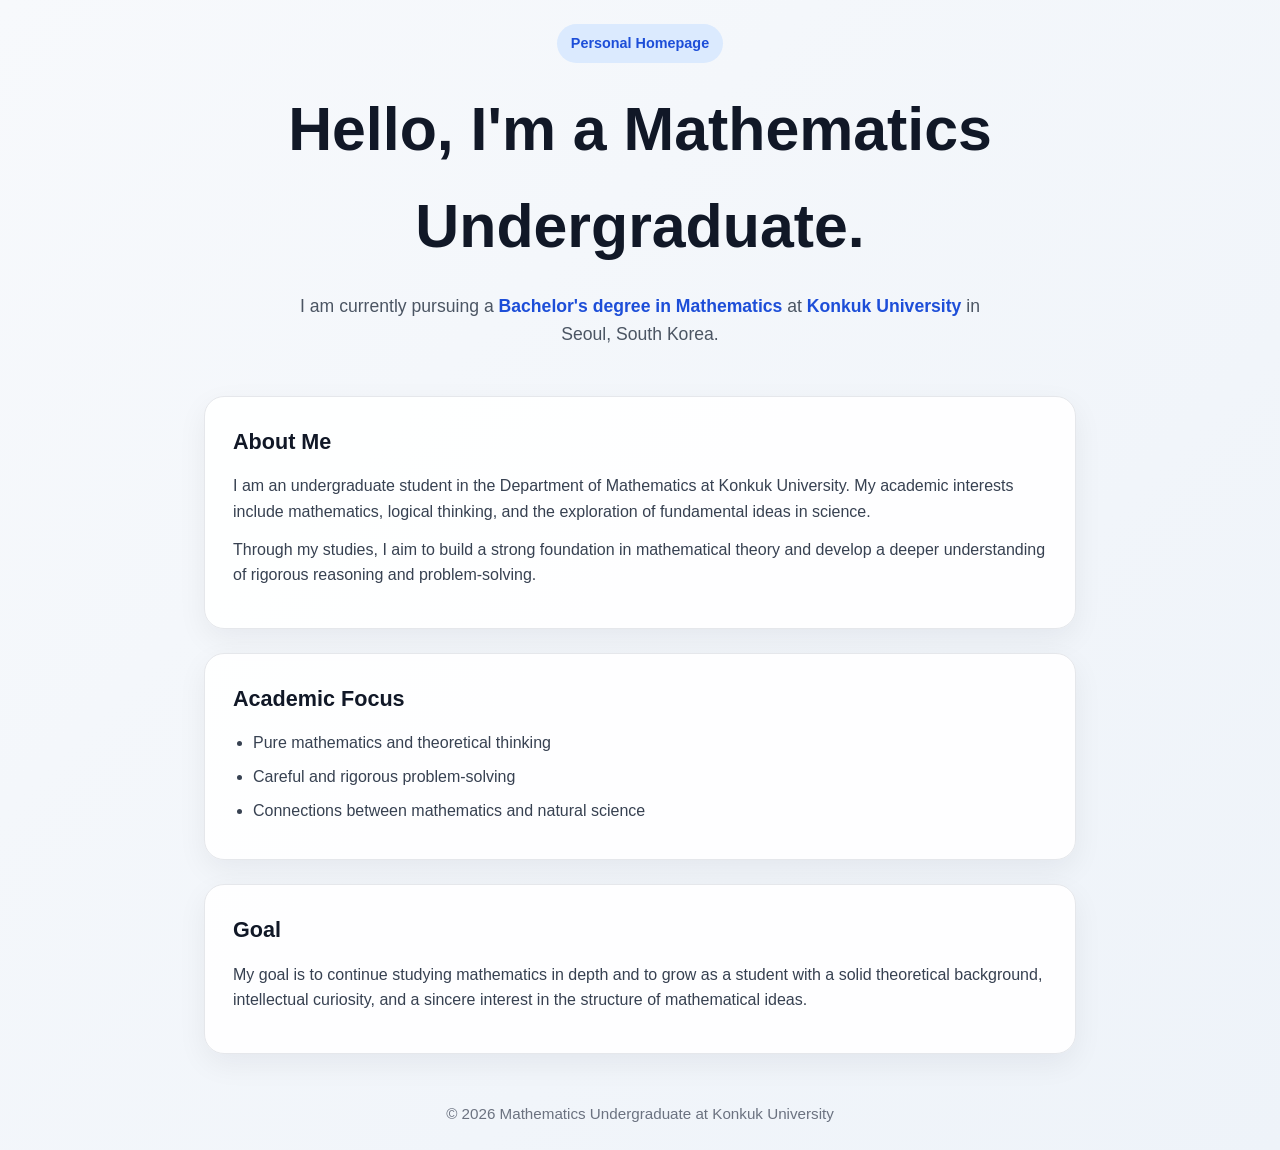
==== index.html @ c886f462 "Rename simple_math_homepage.html to index.html" ====
<!DOCTYPE html>
<html lang="en">
<head>
  <meta charset="UTF-8" />
  <meta name="viewport" content="width=device-width, initial-scale=1.0" />
  <title>Mathematics Undergraduate | Konkuk University</title>
  <style>
    * {
      box-sizing: border-box;
      margin: 0;
      padding: 0;
    }

    body {
      font-family: Arial, Helvetica, sans-serif;
      background: linear-gradient(135deg, #f7f9fc 0%, #eef3f9 100%);
      color: #1f2937;
      line-height: 1.6;
    }

    .container {
      max-width: 920px;
      margin: 0 auto;
      padding: 24px;
    }

    header {
      padding: 80px 24px 56px;
      text-align: center;
    }

    .badge {
      display: inline-block;
      background: #dbeafe;
      color: #1d4ed8;
      padding: 8px 14px;
      border-radius: 999px;
      font-size: 0.9rem;
      font-weight: 700;
      margin-bottom: 18px;
    }

    h1 {
      font-size: clamp(2.2rem, 6vw, 3.8rem);
      margin-bottom: 16px;
      color: #111827;
    }

    .subtitle {
      max-width: 700px;
      margin: 0 auto;
      font-size: 1.1rem;
      color: #4b5563;
    }

    main {
      display: grid;
      gap: 24px;
      margin-bottom: 48px;
    }

    .card {
      background: rgba(255, 255, 255, 0.95);
      border: 1px solid #e5e7eb;
      border-radius: 20px;
      padding: 28px;
      box-shadow: 0 10px 30px rgba(15, 23, 42, 0.06);
    }

    h2 {
      font-size: 1.35rem;
      margin-bottom: 14px;
      color: #111827;
    }

    p {
      color: #374151;
      margin-bottom: 12px;
    }

    ul {
      padding-left: 20px;
      color: #374151;
    }

    li {
      margin-bottom: 8px;
    }

    .highlight {
      color: #1d4ed8;
      font-weight: 700;
    }

    footer {
      text-align: center;
      color: #6b7280;
      font-size: 0.95rem;
      padding: 10px 0 30px;
    }

    @media (max-width: 640px) {
      header {
        padding: 56px 16px 40px;
      }

      .card {
        padding: 22px;
        border-radius: 16px;
      }
    }
  </style>
</head>
<body>
  <header class="container">
    <div class="badge">Personal Homepage</div>
    <h1>Hello, I'm a Mathematics Undergraduate.</h1>
    <p class="subtitle">
      I am currently pursuing a <span class="highlight">Bachelor's degree in Mathematics</span>
      at <span class="highlight">Konkuk University</span> in Seoul, South Korea.
    </p>
  </header>

  <main class="container">
    <section class="card">
      <h2>About Me</h2>
      <p>
        I am an undergraduate student in the Department of Mathematics at Konkuk University.
        My academic interests include mathematics, logical thinking, and the exploration of
        fundamental ideas in science.
      </p>
      <p>
        Through my studies, I aim to build a strong foundation in mathematical theory and develop
        a deeper understanding of rigorous reasoning and problem-solving.
      </p>
    </section>

    <section class="card">
      <h2>Academic Focus</h2>
      <ul>
        <li>Pure mathematics and theoretical thinking</li>
        <li>Careful and rigorous problem-solving</li>
        <li>Connections between mathematics and natural science</li>
      </ul>
    </section>

    <section class="card">
      <h2>Goal</h2>
      <p>
        My goal is to continue studying mathematics in depth and to grow as a student with a solid
        theoretical background, intellectual curiosity, and a sincere interest in the structure of
        mathematical ideas.
      </p>
    </section>
  </main>

  <footer class="container">
    © 2026 Mathematics Undergraduate at Konkuk University
  </footer>
</body>
</html>
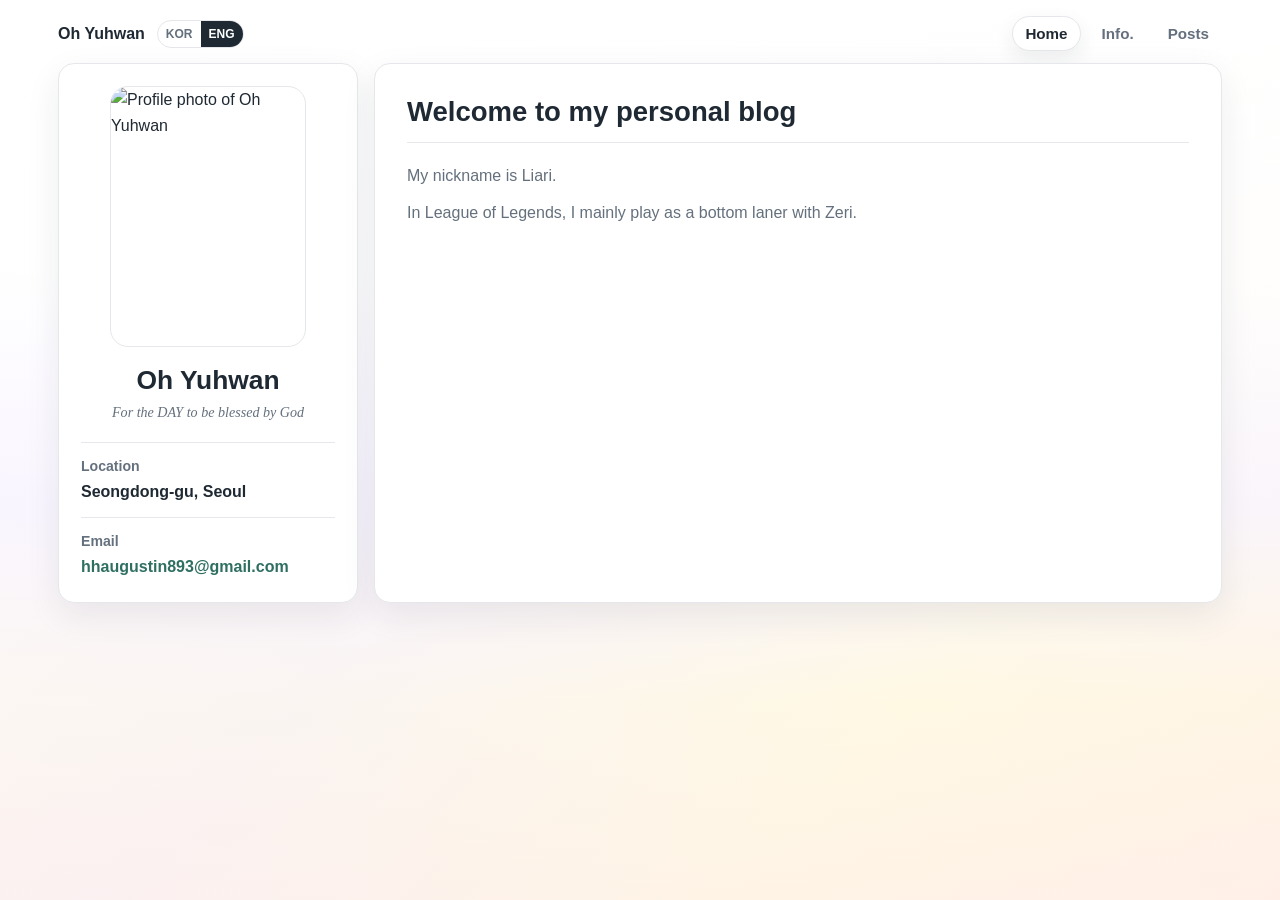
==== commit 845e8a44: "Add playful dark chocolate milk link" ====
--- a/index.html
+++ b/index.html
@@ -1,161 +1,205 @@
-<!DOCTYPE html>
+<!doctype html>
 <html lang="en">
-<head>
-  <meta charset="UTF-8" />
-  <meta name="viewport" content="width=device-width, initial-scale=1.0" />
-  <title>Mathematics Undergraduate | Konkuk University</title>
-  <style>
-    * {
-      box-sizing: border-box;
-      margin: 0;
-      padding: 0;
-    }
-
-    body {
-      font-family: Arial, Helvetica, sans-serif;
-      background: linear-gradient(135deg, #f7f9fc 0%, #eef3f9 100%);
-      color: #1f2937;
-      line-height: 1.6;
-    }
-
-    .container {
-      max-width: 920px;
-      margin: 0 auto;
-      padding: 24px;
-    }
-
-    header {
-      padding: 80px 24px 56px;
-      text-align: center;
-    }
-
-    .badge {
-      display: inline-block;
-      background: #dbeafe;
-      color: #1d4ed8;
-      padding: 8px 14px;
-      border-radius: 999px;
-      font-size: 0.9rem;
-      font-weight: 700;
-      margin-bottom: 18px;
-    }
-
-    h1 {
-      font-size: clamp(2.2rem, 6vw, 3.8rem);
-      margin-bottom: 16px;
-      color: #111827;
-    }
-
-    .subtitle {
-      max-width: 700px;
-      margin: 0 auto;
-      font-size: 1.1rem;
-      color: #4b5563;
-    }
-
-    main {
-      display: grid;
-      gap: 24px;
-      margin-bottom: 48px;
-    }
-
-    .card {
-      background: rgba(255, 255, 255, 0.95);
-      border: 1px solid #e5e7eb;
-      border-radius: 20px;
-      padding: 28px;
-      box-shadow: 0 10px 30px rgba(15, 23, 42, 0.06);
-    }
-
-    h2 {
-      font-size: 1.35rem;
-      margin-bottom: 14px;
-      color: #111827;
-    }
-
-    p {
-      color: #374151;
-      margin-bottom: 12px;
-    }
-
-    ul {
-      padding-left: 20px;
-      color: #374151;
-    }
-
-    li {
-      margin-bottom: 8px;
-    }
-
-    .highlight {
-      color: #1d4ed8;
-      font-weight: 700;
-    }
-
-    footer {
-      text-align: center;
-      color: #6b7280;
-      font-size: 0.95rem;
-      padding: 10px 0 30px;
-    }
-
-    @media (max-width: 640px) {
-      header {
-        padding: 56px 16px 40px;
-      }
-
-      .card {
-        padding: 22px;
-        border-radius: 16px;
-      }
-    }
-  </style>
-</head>
-<body>
-  <header class="container">
-    <div class="badge">Personal Homepage</div>
-    <h1>Hello, I'm a Mathematics Undergraduate.</h1>
-    <p class="subtitle">
-      I am currently pursuing a <span class="highlight">Bachelor's degree in Mathematics</span>
-      at <span class="highlight">Konkuk University</span> in Seoul, South Korea.
-    </p>
-  </header>
-
-  <main class="container">
-    <section class="card">
-      <h2>About Me</h2>
-      <p>
-        I am an undergraduate student in the Department of Mathematics at Konkuk University.
-        My academic interests include mathematics, logical thinking, and the exploration of
-        fundamental ideas in science.
-      </p>
-      <p>
-        Through my studies, I aim to build a strong foundation in mathematical theory and develop
-        a deeper understanding of rigorous reasoning and problem-solving.
-      </p>
-    </section>
-
-    <section class="card">
-      <h2>Academic Focus</h2>
-      <ul>
-        <li>Pure mathematics and theoretical thinking</li>
-        <li>Careful and rigorous problem-solving</li>
-        <li>Connections between mathematics and natural science</li>
-      </ul>
-    </section>
-
-    <section class="card">
-      <h2>Goal</h2>
-      <p>
-        My goal is to continue studying mathematics in depth and to grow as a student with a solid
-        theoretical background, intellectual curiosity, and a sincere interest in the structure of
-        mathematical ideas.
-      </p>
-    </section>
-  </main>
-
-  <footer class="container">
-    © 2026 Mathematics Undergraduate at Konkuk University
-  </footer>
-</body>
+  <head>
+    <meta charset="utf-8" />
+    <meta name="viewport" content="width=device-width, initial-scale=1" />
+    <meta name="description" content="Oh Yuhwan's personal blog." />
+    <meta property="og:title" content="Oh Yuhwan | Personal Blog" />
+    <meta
+      property="og:description"
+      content="A minimal personal blog for Oh Yuhwan."
+    />
+    <meta property="og:type" content="website" />
+    <meta property="og:image" content="assets/profile.jpg" />
+    <title>Oh Yuhwan | Personal Blog</title>
+    <link rel="icon" href="assets/favicon.ico" sizes="any" />
+    <link rel="shortcut icon" href="assets/favicon.ico" />
+    <link rel="stylesheet" href="styles.css?v=20260811-milk-link" />
+  </head>
+  <body>
+    <header class="site-header">
+      <div class="brand-group">
+        <a class="brand" href="#top" data-i18n="profile.name">Oh Yuhwan</a>
+        <div
+          class="language-toggle"
+          aria-label="Language"
+          data-i18n-aria-label="language.label"
+        >
+          <button
+            class="language-button"
+            type="button"
+            data-language="ko"
+            aria-pressed="false"
+          >
+            KOR
+          </button>
+          <button
+            class="language-button is-active"
+            type="button"
+            data-language="en"
+            aria-pressed="true"
+          >
+            ENG
+          </button>
+        </div>
+      </div>
+      <nav
+        class="site-nav"
+        aria-label="Main navigation"
+        data-i18n-aria-label="nav.label"
+        role="tablist"
+      >
+        <button
+          class="nav-button is-active"
+          type="button"
+          role="tab"
+          data-view-target="home-panel"
+          aria-controls="home-panel"
+          aria-selected="true"
+          data-i18n="nav.home"
+        >
+          Home
+        </button>
+        <button
+          class="nav-button"
+          type="button"
+          role="tab"
+          data-view-target="info-panel"
+          aria-controls="info-panel"
+          aria-selected="false"
+          data-i18n="nav.info"
+        >
+          Info.
+        </button>
+        <button
+          class="nav-button"
+          type="button"
+          role="tab"
+          data-view-target="posts-panel"
+          aria-controls="posts-panel"
+          aria-selected="false"
+          data-i18n="nav.posts"
+        >
+          Posts
+        </button>
+      </nav>
+    </header>
+
+    <main id="top" class="page-shell">
+      <aside id="profile" class="profile-card" aria-labelledby="profile-title">
+        <img
+          class="avatar"
+          src="assets/profile.jpg"
+          alt="Profile photo of Oh Yuhwan"
+          data-i18n-alt="profile.photoAlt"
+          width="128"
+          height="128"
+        />
+
+        <h1 id="profile-title" data-i18n="profile.name">Oh Yuhwan</h1>
+        <p class="profile-tagline" data-i18n="profile.tagline">
+          For the DAY to be blessed by God
+        </p>
+
+        <dl class="info-list">
+          <div>
+            <dt data-i18n="profile.locationLabel">Location</dt>
+            <dd data-i18n="profile.locationValue">Seongdong-gu, Seoul</dd>
+          </div>
+          <div>
+            <dt data-i18n="profile.emailLabel">Email</dt>
+            <dd>
+              <a
+                class="email-text"
+                href="mailto:hhaugustin893@gmail.com"
+                data-copy-email="hhaugustin893@gmail.com"
+                aria-label="Copy email address hhaugustin893@gmail.com"
+                data-i18n-aria-label="profile.emailAria"
+                title="Click to copy"
+                data-i18n-title="profile.emailTitle"
+              >
+                hhaugustin893@gmail.com
+              </a>
+            </dd>
+          </div>
+        </dl>
+
+        <p
+          class="copy-status"
+          role="status"
+          aria-live="polite"
+          data-copy-status
+        ></p>
+      </aside>
+
+      <section class="main-card" aria-label="Homepage content">
+        <section
+          id="home-panel"
+          class="content-panel is-active"
+          aria-labelledby="home-title"
+          role="tabpanel"
+          data-content-panel
+        >
+          <h2 id="home-title" data-i18n="home.title">
+            Welcome to my personal blog
+          </h2>
+          <p data-i18n="home.nickname">My nickname is Liari.</p>
+          <p data-i18n="home.lol">
+            In League of Legends, I mainly play as a bottom laner with Zeri.
+          </p>
+        </section>
+
+        <section
+          id="info-panel"
+          class="content-panel"
+          aria-labelledby="info-title"
+          role="tabpanel"
+          data-content-panel
+          hidden
+        >
+          <h2 id="info-title" data-i18n="info.title">Info.</h2>
+          <div class="education-block">
+            <div class="education-degree-line">
+              <p class="education-degree" data-i18n="info.education.degree">
+                B.S. in Dark Chocolate Milk at Konkuk Milk, Seoul, South Korea
+              </p>
+              <a
+                class="milk-buy-link"
+                href="https://www.kumilk.com/goods/goods_view.php?goodsNo=1000000054"
+                target="_blank"
+                rel="noopener noreferrer"
+                data-i18n="info.education.buyMilk"
+              >Buy milk ↗</a>
+            </div>
+            <p data-i18n="info.education.period">
+              March 2020 – Expected February 2027
+            </p>
+            <p data-i18n="info.education.service">
+              (September 2020 - March 2022 : Mandatory military service)
+            </p>
+            <p class="airborne-training" data-i18n="info.airborne.title">
+              Airborne Training #845
+            </p>
+            <p class="airborne-note" data-i18n="info.airborne.note">
+              ROKA · January 2021
+            </p>
+          </div>
+        </section>
+
+        <section
+          id="posts-panel"
+          class="content-panel"
+          aria-labelledby="posts-title"
+          role="tabpanel"
+          data-content-panel
+          hidden
+        >
+          <h2 id="posts-title" data-i18n="posts.title">Posts</h2>
+          <ul class="post-list" aria-label="Post list"></ul>
+        </section>
+      </section>
+    </main>
+
+    <script src="script.js?v=20260811-dark-chocolate-milk" defer></script>
+  </body>
 </html>
--- a/styles.css
+++ b/styles.css
@@ -0,0 +1,542 @@
+:root {
+  --background: #f3f4f6;
+  --background-top: #ffffff;
+  --background-lilac: #f4efff;
+  --background-gold: #fff8dd;
+  --background-peach: #ffebe3;
+  --surface: #ffffff;
+  --text: #1f2933;
+  --muted: #64707d;
+  --line: #e5e7eb;
+  --accent: #2f6f62;
+  --content-width: 1200px;
+  --reading-width: 640px;
+  --card-radius: 16px;
+  --card-shadow: 0 12px 34px rgba(31, 41, 51, 0.08);
+}
+
+* {
+  box-sizing: border-box;
+}
+
+html {
+  scroll-behavior: smooth;
+}
+
+body {
+  margin: 0;
+  min-height: 100vh;
+  color: var(--text);
+  background-color: var(--background);
+  background-image:
+    linear-gradient(
+      180deg,
+      rgba(255, 255, 255, 0.98) 0%,
+      rgba(255, 255, 255, 0.92) 30%,
+      rgba(249, 245, 255, 0.88) 56%,
+      rgba(255, 249, 232, 0.58) 78%,
+      rgba(255, 241, 234, 0.68) 100%
+    ),
+    linear-gradient(
+      135deg,
+      var(--background-top) 0%,
+      var(--background-lilac) 46%,
+      var(--background-gold) 74%,
+      var(--background-peach) 100%
+    );
+  background-attachment: fixed;
+  font-family:
+    "Segoe UI",
+    "Apple SD Gothic Neo",
+    "Malgun Gothic",
+    Arial,
+    sans-serif;
+  line-height: 1.6;
+}
+
+img {
+  display: block;
+  max-width: 100%;
+}
+
+a {
+  color: inherit;
+}
+
+.site-header {
+  display: flex;
+  align-items: center;
+  justify-content: space-between;
+  flex-wrap: wrap;
+  gap: 18px;
+  width: min(var(--content-width), calc(50% + 524px), calc(100% - 36px));
+  margin: 0 auto;
+  padding: 16px 0 0;
+}
+
+.brand-group {
+  display: flex;
+  align-items: center;
+  gap: 12px;
+  min-width: 0;
+}
+
+.brand {
+  flex: 0 1 auto;
+  font-weight: 800;
+  text-decoration: none;
+}
+
+.language-toggle {
+  display: inline-flex;
+  flex: 0 0 auto;
+  overflow: hidden;
+  border: 1px solid var(--line);
+  border-radius: 999px;
+  background: var(--surface);
+}
+
+.language-button {
+  appearance: none;
+  border: 0;
+  background: transparent;
+  color: var(--muted);
+  cursor: pointer;
+  font: inherit;
+  font-size: 0.75rem;
+  font-weight: 800;
+  line-height: 1;
+  padding: 7px 8px;
+  transition:
+    background-color 180ms ease,
+    color 180ms ease;
+}
+
+.language-button:hover,
+.language-button:focus-visible,
+.language-button.is-active {
+  background: var(--text);
+  color: var(--surface);
+}
+
+.language-button:focus-visible {
+  outline: none;
+}
+
+.site-nav {
+  display: flex;
+  flex-wrap: wrap;
+  gap: 8px;
+  justify-content: flex-end;
+}
+
+.nav-button {
+  appearance: none;
+  border: 1px solid transparent;
+  border-radius: 999px;
+  background: transparent;
+  color: var(--muted);
+  cursor: pointer;
+  font: inherit;
+  font-size: 0.95rem;
+  font-weight: 700;
+  line-height: 1;
+  padding: 9px 12px;
+  transition:
+    background-color 180ms ease,
+    border-color 180ms ease,
+    box-shadow 180ms ease,
+    color 180ms ease,
+    transform 180ms ease;
+}
+
+.nav-button:hover,
+.nav-button:focus-visible,
+.nav-button.is-active {
+  background: var(--surface);
+  border-color: var(--line);
+  color: var(--text);
+  box-shadow: 0 8px 20px rgba(31, 41, 51, 0.08);
+}
+
+.nav-button:hover,
+.nav-button:focus-visible {
+  transform: translateY(-1px);
+}
+
+.nav-button:focus-visible {
+  outline: none;
+}
+
+.page-shell {
+  display: grid;
+  grid-template-columns: 300px minmax(0, 1fr);
+  gap: 16px;
+  width: min(var(--content-width), calc(50% + 524px), calc(100% - 36px));
+  margin: 0 auto;
+  padding: 12px 0 20px;
+}
+
+.profile-card,
+.main-card {
+  background: var(--surface);
+  border: 1px solid var(--line);
+  border-radius: var(--card-radius);
+  box-shadow: var(--card-shadow);
+}
+
+.profile-card {
+  align-self: start;
+  padding: 22px;
+}
+
+.main-card {
+  min-height: 520px;
+  padding: 32px;
+}
+
+.content-panel {
+  min-height: 442px;
+  animation: panel-in 180ms ease both;
+}
+
+.content-panel[hidden] {
+  display: none;
+}
+
+.content-panel p {
+  max-width: var(--reading-width);
+  margin: 12px 0 0;
+  color: var(--muted);
+}
+
+.content-panel > h2 {
+  width: 100%;
+  margin-bottom: 20px;
+  padding-bottom: 13px;
+  border-bottom: 1px solid var(--line);
+}
+
+#home-title + p {
+  margin-top: 0;
+}
+
+.education-block {
+  max-width: var(--reading-width);
+  margin-top: 0;
+}
+
+.education-block p {
+  margin: 8px 0 0;
+}
+
+.education-degree-line {
+  display: flex;
+  flex-wrap: wrap;
+  align-items: baseline;
+  gap: 8px 12px;
+}
+
+.education-degree-line .education-degree {
+  margin-top: 0;
+}
+
+.education-block .education-degree {
+  color: var(--text);
+  font-weight: 700;
+}
+
+.milk-buy-link {
+  display: inline-flex;
+  align-items: center;
+  flex: 0 0 auto;
+  padding: 4px 9px;
+  border: 1px solid rgba(47, 111, 98, 0.28);
+  border-radius: 999px;
+  color: var(--accent);
+  background: rgba(47, 111, 98, 0.07);
+  font-size: 0.8rem;
+  font-weight: 750;
+  line-height: 1.35;
+  text-decoration: none;
+  white-space: nowrap;
+  transition:
+    background-color 160ms ease,
+    border-color 160ms ease,
+    transform 160ms ease;
+}
+
+.milk-buy-link:hover {
+  border-color: rgba(47, 111, 98, 0.5);
+  background: rgba(47, 111, 98, 0.13);
+  transform: translateY(-1px);
+}
+
+.milk-buy-link:focus-visible {
+  outline: 3px solid rgba(47, 111, 98, 0.2);
+  outline-offset: 2px;
+}
+
+.education-block .airborne-training {
+  color: var(--text);
+  font-weight: 700;
+}
+
+.education-block .airborne-note {
+  margin-top: 2px;
+}
+
+.post-list {
+  max-width: var(--reading-width);
+  margin: 0;
+  padding: 0;
+  list-style: none;
+}
+
+.post-item {
+  display: grid;
+  grid-template-columns: minmax(0, 1fr) auto;
+  align-items: baseline;
+  gap: 18px;
+  padding: 15px 0;
+}
+
+.post-item + .post-item {
+  border-top: 1px solid var(--line);
+}
+
+.post-link {
+  color: var(--text);
+  font-weight: 700;
+  text-decoration: none;
+}
+
+.post-link:hover,
+.post-link:focus-visible {
+  color: var(--accent);
+  outline: none;
+}
+
+.post-date {
+  color: var(--muted);
+  font-size: 0.88rem;
+  white-space: nowrap;
+}
+
+.avatar {
+  width: min(196px, 100%);
+  height: auto;
+  aspect-ratio: 1426 / 1894;
+  margin: 0 auto 18px;
+  object-fit: contain;
+  object-position: center;
+  border-radius: 18px;
+  border: 1px solid var(--line);
+}
+
+@keyframes panel-in {
+  from {
+    opacity: 0;
+    transform: translateY(6px);
+  }
+
+  to {
+    opacity: 1;
+    transform: translateY(0);
+  }
+}
+
+h1,
+h2,
+p {
+  overflow-wrap: anywhere;
+}
+
+h1,
+h2 {
+  margin: 0;
+  line-height: 1.18;
+  letter-spacing: 0;
+}
+
+h1 {
+  font-size: 1.65rem;
+}
+
+.profile-card h1,
+.profile-tagline {
+  text-align: center;
+}
+
+.profile-tagline {
+  margin: 7px 0 0;
+  color: var(--muted);
+  font-family: Georgia, "Times New Roman", serif;
+  font-size: 0.88rem;
+  font-style: italic;
+  line-height: 1.35;
+}
+
+h2 {
+  font-size: 1.72rem;
+}
+
+.info-list {
+  display: grid;
+  gap: 12px;
+  margin: 20px 0 0;
+}
+
+.info-list div {
+  display: grid;
+  gap: 2px;
+  padding-top: 12px;
+  border-top: 1px solid var(--line);
+}
+
+.info-list dt {
+  color: var(--muted);
+  font-size: 0.88rem;
+  font-weight: 700;
+}
+
+.info-list dd {
+  margin: 0;
+  font-weight: 650;
+}
+
+.email-text {
+  color: var(--accent);
+  border-radius: 4px;
+  text-decoration: none;
+  overflow-wrap: anywhere;
+  cursor: pointer;
+  transition: color 160ms ease;
+}
+
+.email-text:hover {
+  color: #265d52;
+}
+
+.email-text:focus-visible {
+  color: #265d52;
+  outline: 2px solid rgba(47, 111, 98, 0.28);
+  outline-offset: 3px;
+}
+
+.email-text.is-copied {
+  color: #265d52;
+}
+
+.copy-status {
+  position: fixed;
+  left: 50%;
+  bottom: 22px;
+  z-index: 10;
+  max-width: min(420px, calc(100% - 32px));
+  margin: 0;
+  padding: 9px 13px;
+  border: 1px solid rgba(255, 255, 255, 0.16);
+  border-radius: 10px;
+  background: var(--text);
+  box-shadow: 0 10px 28px rgba(31, 41, 51, 0.18);
+  color: var(--surface);
+  font-size: 0.88rem;
+  line-height: 1.4;
+  opacity: 0;
+  pointer-events: none;
+  transform: translate(-50%, 8px);
+  transition:
+    opacity 160ms ease,
+    transform 160ms ease;
+}
+
+.copy-status:empty {
+  display: none;
+}
+
+.copy-status.is-visible {
+  opacity: 1;
+  transform: translate(-50%, 0);
+}
+
+.copy-status.is-error {
+  background: #7f1d1d;
+}
+
+@media (max-width: 760px) {
+  body {
+    background-attachment: scroll;
+  }
+
+  .site-header {
+    align-items: flex-start;
+    width: min(100% - 28px, 760px);
+    padding-top: 18px;
+  }
+
+  .site-nav {
+    width: 100%;
+    flex-wrap: nowrap;
+    justify-content: flex-start;
+  }
+
+  .nav-button {
+    flex: 1 1 0;
+    min-width: 0;
+    padding-inline: 8px;
+    text-align: center;
+  }
+
+  .page-shell {
+    grid-template-columns: 1fr;
+    width: min(100% - 28px, 760px);
+    padding-top: 18px;
+  }
+
+  .profile-card,
+  .main-card {
+    padding: 24px;
+  }
+
+  .avatar {
+    width: min(150px, 100%);
+  }
+
+  h1 {
+    font-size: 1.75rem;
+  }
+
+  h2 {
+    font-size: 1.52rem;
+  }
+
+  .content-panel {
+    min-height: 360px;
+  }
+
+  .content-panel > h2 {
+    margin-bottom: 20px;
+    padding-bottom: 13px;
+  }
+
+  .post-item {
+    grid-template-columns: 1fr;
+    gap: 3px;
+  }
+
+  .info-list div {
+    grid-template-columns: 1fr;
+    gap: 2px;
+  }
+}
+
+@media (prefers-reduced-motion: reduce) {
+  .content-panel {
+    animation: none;
+  }
+
+  .copy-status {
+    transition: none;
+  }
+}
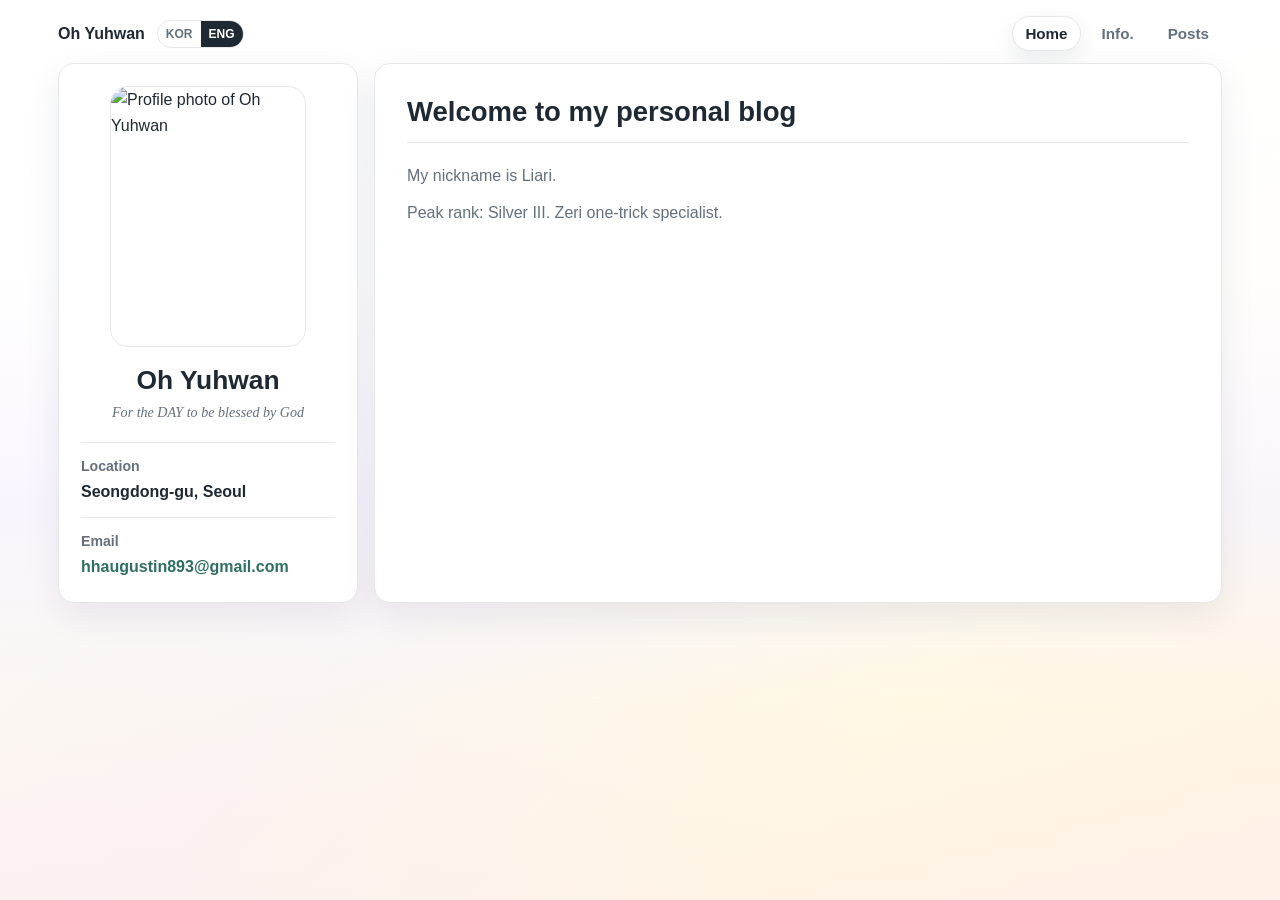
==== commit b75c7a75: "Update Zeri player intro" ====
--- a/index.html
+++ b/index.html
@@ -145,7 +145,7 @@
           </h2>
           <p data-i18n="home.nickname">My nickname is Liari.</p>
           <p data-i18n="home.lol">
-            In League of Legends, I mainly play as a bottom laner with Zeri.
+            Peak rank: Silver III. Zeri one-trick specialist.
           </p>
         </section>
 
@@ -200,6 +200,6 @@
       </section>
     </main>
 
-    <script src="script.js?v=20260811-dark-chocolate-milk" defer></script>
+    <script src="script.js?v=20260811-zeri-one-trick" defer></script>
   </body>
 </html>
